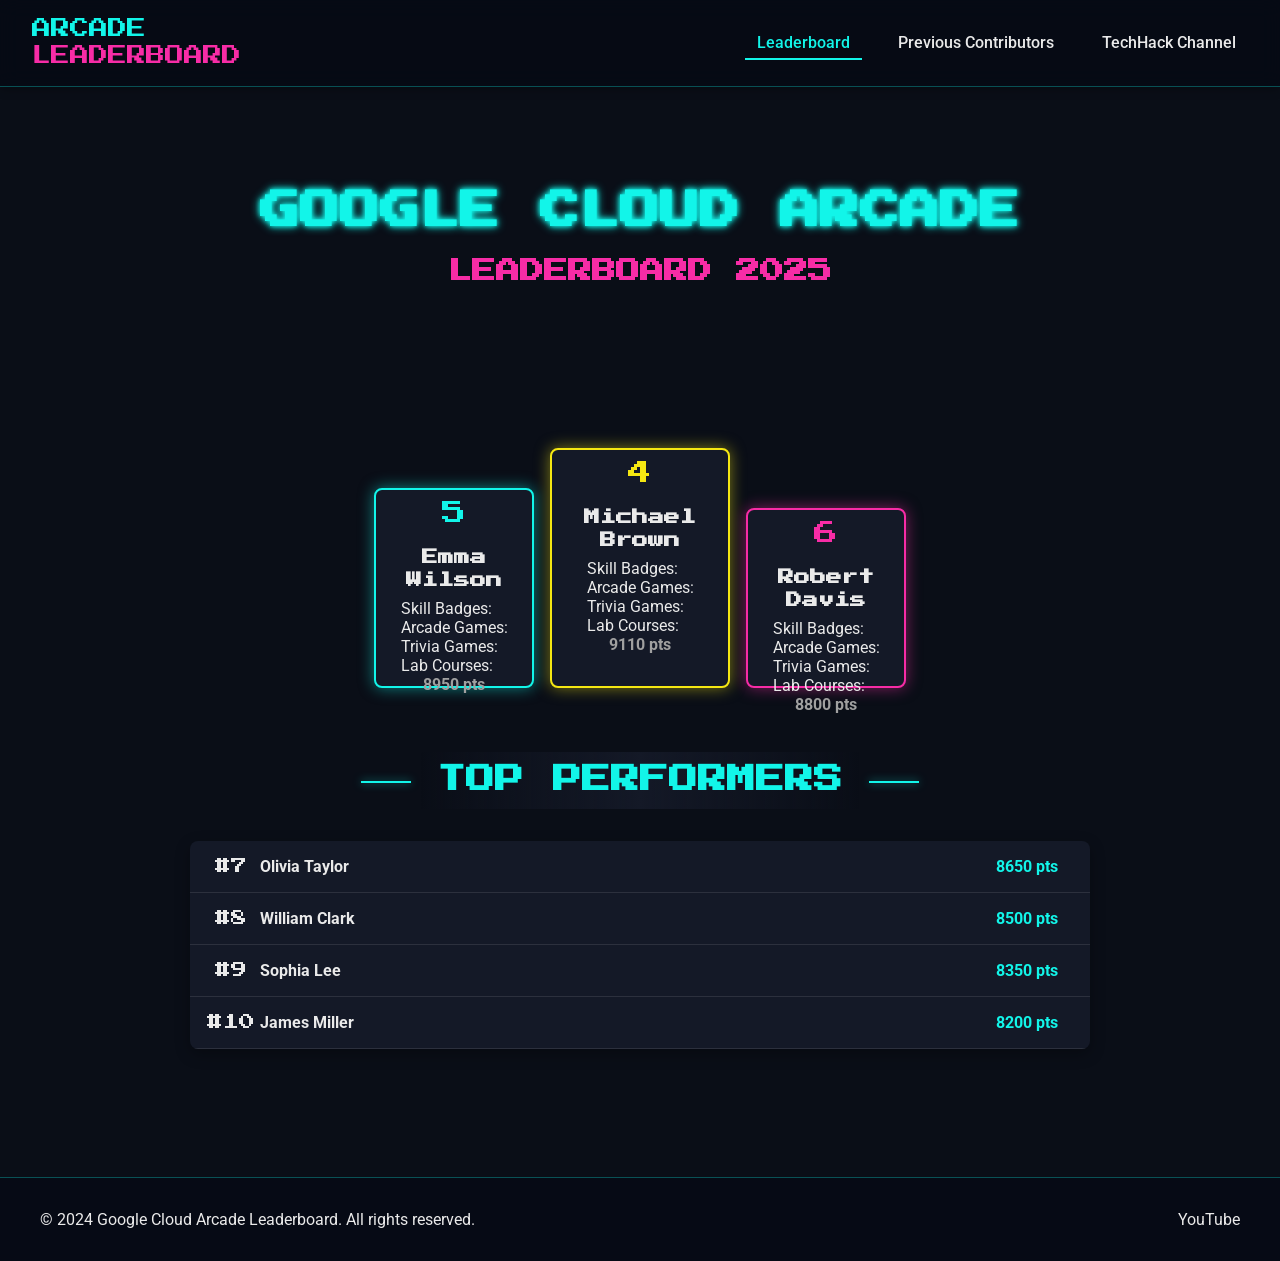
==== index.html @ f45bf72f "given a path to contributors" ====
<!DOCTYPE html>
<html lang="en">
  <head>
    <meta charset="UTF-8" />
    <meta name="viewport" content="width=device-width, initial-scale=1.0" />
    <title>Arcade Leaderboard Hub</title>
    <meta name="description" content="Arcade Leaderboard for Google Cloud Skills Boost" />
    <meta name="author" content="TechHack" />

    <meta property="og:title" content="Arcade Leaderboard Hub" />
    <meta property="og:description" content="Leaderboard showcase for Google Cloud Arcade participants" />
    <meta property="og:type" content="website" />


    <meta name="twitter:card" content="summary_large_image" />
    <meta name="twitter:site" content="@TechHack" />

    
    <!-- Google Fonts -->
    <link rel="preconnect" href="https://fonts.googleapis.com">
    <link rel="preconnect" href="https://fonts.gstatic.com" crossorigin>
    <link href="https://fonts.googleapis.com/css2?family=Press+Start+2P&family=Roboto:wght@300;400;700&display=swap" rel="stylesheet">
    
    <!-- Favicon -->
    <link rel="icon" type="image/x-icon" href="/public/favicon.ico">
    
    <!-- Main Stylesheet -->
    <link rel="stylesheet" href="src/css/style.css">
  </head>

  <body>
    <div class="stars-container">
      <div id="stars"></div>
      <div id="stars2"></div>
      <div id="stars3"></div>
    </div>
    
    <header>
      <nav class="main-nav">
        <div class="logo">
          <span class="logo-text">ARCADE</span>
          <span class="logo-highlight">LEADERBOARD</span>
        </div>
        <ul class="nav-links">
          <li><a href="index.html" class="active">Leaderboard</a></li>
          <li><a href="src/pages/contributors.html">Previous Contributors</a></li>
          <!--<li><a href="src/pages/github.html">GitHub Repos</a></li>-->
          <li><a href="src/pages/youtube.html">TechHack Channel</a></li>
          <!-- <li><a href="src/pages/join.html" class="join-btn">Join Leaderboard</a></li> -->
        </ul>
        <div class="hamburger">
          <span></span>
          <span></span>
          <span></span>
        </div>
      </nav>
    </header>

    <main>
      <section class="hero">
        <h1 class="glowing-text">GOOGLE CLOUD ARCADE</h1>
        <h2 class="subtitle">LEADERBOARD 2025</h2>
      </section>

      <section class="leaderboard-section">
        <div class="podium-container">
          <div class="podium-item place-2">
            <div class="rank">2</div>
            <div class="avatar-container">
              <!-- <img src="src/assets/avatars/avatar2.jpg" alt="Second Place" class="avatar"> -->
            </div>
            <h3></h3>
            <div class="point-breakdown">
              <div class="point-category">Skill Badges: <span></span></div>
              <div class="point-category">Arcade Games: <span></span></div>
              <div class="point-category">Trivia Games: <span></span></div>
              <div class="point-category">Lab Courses: <span></span></div>
            </div>
            <p class="total-points"> pts</p>
          </div>
          <div class="podium-item place-1">
            <div class="rank">1</div>
            <div class="avatar-container">
              <!-- <img src="src/assets/avatars/avatar1.jpg" alt="First Place" class="avatar"> -->
            </div>
            <h3></h3>
            <div class="point-breakdown">
              <div class="point-category">Skill Badges: <span></span></div>
              <div class="point-category">Arcade Games: <span></span></div>
              <div class="point-category">Trivia Games: <span></span></div>
              <div class="point-category">Lab Courses: <span></span></div>
            </div>
            <p class="total-points"> pts</p>
          </div>
          <div class="podium-item place-3">
            <div class="rank">3</div>
            <div class="avatar-container">
              <!-- <img src="src/assets/avatars/avatar3.jpg" alt="Third Place" class="avatar"> -->
            </div>
            <h3></h3>
            <div class="point-breakdown">
              <div class="point-category">Skill Badges: <span></span></div>
              <div class="point-category">Arcade Games: <span></span></div>
              <div class="point-category">Trivia Games: <span></span></div>
              <div class="point-category">Lab Courses: <span></span></div>
            </div>
            <p class="total-points"> pts</p>
          </div>
        </div>

        <div class="leaderboard-container">
          <h2 class="section-title">TOP PERFORMERS</h2>
          <div class="leaderboard">
            <!-- Leaders 4-10 will be dynamically generated via JavaScript -->
          </div>
        </div>
      </section>
    </main>

    <footer>
      <div class="footer-content">
        <p>&copy; 2024 Google Cloud Arcade Leaderboard. All rights reserved.</p>
        <div class="social-links">
          <!-- <a href="https://github.com" target="_blank">GitHub</a>
          <a href="https://linkedin.com" target="_blank">LinkedIn</a> -->
          <a href="https://youtube.com/@codewithtechhack" target="_blank">YouTube</a>
        </div>
      </div>
    </footer>

    <!-- IMPORTANT: DO NOT REMOVE THIS SCRIPT TAG OR THIS VERY COMMENT! -->
    <script src="https://cdn.gpteng.co/gptengineer.js" type="module"></script>
    <script src="src/js/main.js"></script>
    <script src="src/js/animations.js"></script>
    <script src="src/js/leaderboard.js"></script>
  </body>
</html>
---- src/css/style.css ----
/* Base Styles & CSS Reset */
*, *::before, *::after {
  margin: 0;
  padding: 0;
  box-sizing: border-box;
}

:root {
  --purple: #6E2CF4;
  --pink: #F72CA6;
  --blue: #2C62F7;
  --cyan: #12F5E9;
  --green: #36F73C;
  --yellow: #F5E712;
  --bg-dark: #0A0E17;
  --card-bg: #141927;
  --darker-bg: #060A15;
  --text-light: #EAEAEA;
  --text-dim: #A0A0A0;
  --border-glow: 0 0 8px rgba(18, 245, 233, 0.6);
  --text-glow: 0 0 10px rgba(18, 245, 233, 0.8);
}

html {
  font-size: 16px;
  scroll-behavior: smooth;
}

body {
  font-family: 'Roboto', sans-serif;
  background-color: var(--bg-dark);
  color: var(--text-light);
  min-height: 100vh;
  overflow-x: hidden;
  position: relative;
}

/* Stars Animation Background */
.stars-container {
  position: fixed;
  top: 0;
  left: 0;
  width: 100%;
  height: 100%;
  z-index: -1;
  overflow: hidden;
}

#stars, #stars2, #stars3 {
  position: absolute;
  top: 0;
  left: 0;
  width: 100%;
  height: 100%;
}

#stars {
  background: transparent url('../assets/images/stars.png') repeat top center;
  z-index: -3;
  animation: move-twinkle-back 200s linear infinite;
}

#stars2 {
  background: transparent url('../assets/images/stars2.png') repeat top center;
  z-index: -2;
  animation: move-twinkle-back 150s linear infinite;
}

#stars3 {
  background: transparent url('../assets/images/stars3.png') repeat top center;
  z-index: -1;
  animation: move-twinkle-back 100s linear infinite;
}

@keyframes move-twinkle-back {
  from {background-position: 0 0;}
  to {background-position: -10000px 5000px;}
}

/* Typography */
h1, h2, h3, h4 {
  font-family: 'Press Start 2P', cursive;
  margin-bottom: 1rem;
  line-height: 1.4;
}

.glowing-text {
  color: var(--cyan);
  text-shadow: 0 0 5px var(--cyan), 0 0 10px var(--cyan);
  animation: text-pulse 3s infinite;
}

@keyframes text-pulse {
  0%, 100% {
    text-shadow: 0 0 5px var(--cyan), 0 0 10px var(--cyan);
  }
  50% {
    text-shadow: 0 0 10px var(--cyan), 0 0 20px var(--cyan), 0 0 30px var(--cyan);
  }
}

.subtitle {
  color: var(--pink);
  font-size: 1.5rem;
  margin-bottom: 2rem;
}

.section-title {
  position: relative;
  display: inline-block;
  padding: 0.5rem 1rem;
  margin-bottom: 2rem;
  background: linear-gradient(90deg, transparent, var(--card-bg), transparent);
  text-align: center;
  font-size: 1.8rem;
  color: var(--cyan);
}

.section-title::before, .section-title::after {
  content: '';
  position: absolute;
  top: 50%;
  width: 50px;
  height: 2px;
  background: var(--cyan);
  box-shadow: var(--border-glow);
}

.section-title::before {
  left: -60px;
}

.section-title::after {
  right: -60px;
}

/* Layout & Container */
.container {
  max-width: 1200px;
  margin: 0 auto;
  padding: 0 1rem;
}

main {
  padding: 2rem 1rem;
}

section {
  margin-bottom: 4rem;
}

/* Header & Navigation */
header {
  position: sticky;
  top: 0;
  background-color: rgba(6, 10, 21, 0.9);
  backdrop-filter: blur(10px);
  border-bottom: 1px solid rgba(18, 245, 233, 0.3);
  box-shadow: 0 2px 10px rgba(0, 0, 0, 0.3);
  z-index: 100;
}

.main-nav {
  display: flex;
  justify-content: space-between;
  align-items: center;
  padding: 1rem 2rem;
  max-width: 1400px;
  margin: 0 auto;
}

.logo {
  display: flex;
  flex-direction: column;
  font-family: 'Press Start 2P', cursive;
  font-size: 1.2rem;
  line-height: 1.4;
}

.logo-text {
  color: var(--cyan);
}

.logo-highlight {
  color: var(--pink);
}

.nav-links {
  display: flex;
  list-style: none;
  gap: 1.5rem;
}

.nav-links a {
  color: var(--text-light);
  text-decoration: none;
  font-weight: 500;
  padding: 0.5rem 0.75rem;
  border-radius: 4px;
  transition: all 0.3s ease;
  position: relative;
}

.nav-links a::after {
  content: '';
  position: absolute;
  bottom: 0;
  left: 0;
  width: 0;
  height: 2px;
  background-color: var(--cyan);
  transition: width 0.3s ease;
}

.nav-links a:hover::after {
  width: 100%;
}

.nav-links a.active {
  color: var(--cyan);
}

.nav-links a.active::after {
  width: 100%;
}

.join-btn {
  background-color: var(--pink);
  color: white !important;
  padding: 0.5rem 1.5rem !important;
  border-radius: 4px;
  transition: all 0.3s ease;
  box-shadow: 0 0 10px rgba(247, 44, 166, 0.5);
}

.join-btn:hover {
  transform: translateY(-2px);
  box-shadow: 0 0 15px rgba(247, 44, 166, 0.7);
}

.hamburger {
  display: none;
  flex-direction: column;
  gap: 6px;
  cursor: pointer;
}

.hamburger span {
  display: block;
  width: 30px;
  height: 3px;
  background-color: var(--text-light);
  border-radius: 3px;
  transition: all 0.3s ease;
}

/* Hero Section */
.hero {
  text-align: center;
  padding: 4rem 1rem;
  margin-bottom: 2rem;
}

.hero h1 {
  font-size: 2.5rem;
  margin-bottom: 1rem;
}

/* Leaderboard Section */
.leaderboard-section {
  display: flex;
  flex-direction: column;
  align-items: center;
  padding: 2rem 1rem;
}

/* Podium Styles */
.podium-container {
  display: flex;
  justify-content: center;
  align-items: flex-end;
  margin-bottom: 4rem;
  gap: 1rem;
  padding: 0 1rem;
}

.podium-item {
  display: flex;
  flex-direction: column;
  align-items: center;
  padding: 1rem;
  border-radius: 8px;
  background: var(--card-bg);
  box-shadow: 0 5px 15px rgba(0, 0, 0, 0.3);
  transition: all 0.3s ease;
}

.podium-item:hover {
  transform: translateY(-10px);
}

.place-1 {
  height: 240px;
  width: 180px;
  z-index: 3;
  border: 2px solid var(--yellow);
  box-shadow: 0 0 15px rgba(245, 231, 18, 0.5);
}

.place-2 {
  height: 200px;
  width: 160px;
  z-index: 2;
  border: 2px solid var(--cyan);
  box-shadow: 0 0 15px rgba(18, 245, 233, 0.5);
}

.place-3 {
  height: 180px;
  width: 160px;
  z-index: 1;
  border: 2px solid var(--pink);
  box-shadow: 0 0 15px rgba(247, 44, 166, 0.5);
}

.avatar-container {
  position: relative;
  margin-bottom: 1rem;
}

.avatar {
  width: 80px;
  height: 80px;
  border-radius: 50%;
  object-fit: cover;
  border: 3px solid var(--darker-bg);
}

.place-1 .avatar {
  width: 100px;
  height: 100px;
  border-color: var(--yellow);
}

/* Modify the rank display for all items except podium */
.rank {
  position: absolute;
  bottom: -5px;
  right: -5px;
  width: 30px;
  height: 30px;
  border-radius: 50%;
  background-color: var(--bg-dark);
  display: flex;
  align-items: center;
  justify-content: center;
  font-family: 'Press Start 2P', cursive;
  font-size: 0.7rem;
  color: white;
}

/* Simple numbers for podium ranks */
.place-1 .rank, .place-2 .rank, .place-3 .rank {
  background-color: transparent;
  border-radius: 0;
  width: auto;
  height: auto;
  position: static;
  margin-top: -5px;
  margin-bottom: 5px;
  font-size: 1.5rem;
  display: block;
  text-align: center;
}

.place-1 .rank {
  color: var(--yellow);
}

.place-2 .rank {
  color: var(--cyan);
}

.place-3 .rank {
  color: var(--pink);
}

.podium-item h3 {
  font-size: 1rem;
  margin-bottom: 0.5rem;
  text-align: center;
}

.podium-item p {
  color: var(--text-dim);
  font-weight: bold;
}

/* Leaderboard Table */
.leaderboard-container {
  width: 100%;
  max-width: 900px;
  display: flex;
  flex-direction: column;
  align-items: center;
}

.leaderboard {
  width: 100%;
  background: var(--card-bg);
  border-radius: 8px;
  overflow: hidden;
  box-shadow: 0 5px 15px rgba(0, 0, 0, 0.3);
}

.leaderboard-item {
  display: flex;
  align-items: center;
  padding: 1rem;
  border-bottom: 1px solid rgba(255, 255, 255, 0.1);
  transition: all 0.3s ease;
}

.leaderboard-item:hover {
  background-color: rgba(18, 245, 233, 0.1);
}

.leaderboard-rank {
  font-family: 'Press Start 2P', cursive;
  width: 50px;
  text-align: center;
  font-size: 1rem;
}

.leaderboard-info {
  display: flex;
  align-items: center;
  flex: 1;
}

.leaderboard-avatar {
  width: 50px;
  height: 50px;
  border-radius: 50%;
  margin-right: 1rem;
  object-fit: cover;
}

.leaderboard-name {
  font-weight: bold;
  flex: 1;
}

.leaderboard-score {
  padding-right: 1rem;
  color: var(--cyan);
  font-weight: bold;
}

/* Footer */
footer {
  background-color: var(--darker-bg);
  padding: 2rem;
  border-top: 1px solid rgba(18, 245, 233, 0.3);
}

.footer-content {
  max-width: 1200px;
  margin: 0 auto;
  display: flex;
  justify-content: space-between;
  align-items: center;
  flex-wrap: wrap;
  gap: 1rem;
}

.social-links {
  display: flex;
  gap: 1rem;
}

.social-links a {
  color: var(--text-light);
  text-decoration: none;
  transition: color 0.3s ease;
}

.social-links a:hover {
  color: var(--cyan);
}

/* Responsive Design */
@media (max-width: 768px) {
  .main-nav {
    padding: 1rem;
  }
  
  .hamburger {
    display: flex;
  }
  
  .nav-links {
    position: fixed;
    flex-direction: column;
    top: 70px;
    right: -100%;
    width: 70%;
    height: calc(100% - 70px);
    background-color: var(--darker-bg);
    padding: 2rem;
    transition: all 0.5s ease;
    opacity: 0;
    z-index: 1000;
    gap: 2rem;
  }
  
  .nav-links.active {
    right: 0;
    opacity: 1;
  }
  
  .hero h1 {
    font-size: 1.8rem;
  }
  
  .subtitle {
    font-size: 1.2rem;
  }
  
  .podium-container {
    flex-direction: column;
    align-items: center;
    margin-bottom: 2rem;
  }
  
  .podium-item {
    width: 80%;
    height: auto;
    margin-bottom: 1rem;
  }
  
  .place-1, .place-2, .place-3 {
    order: 0;
  }
  
  .place-1 {
    order: -1;
  }
  
  .footer-content {
    flex-direction: column;
    text-align: center;
  }
}

@media (min-width: 769px) and (max-width: 1024px) {
  .podium-item {
    width: 140px;
  }
  
  .place-1 {
    width: 160px;
  }
}
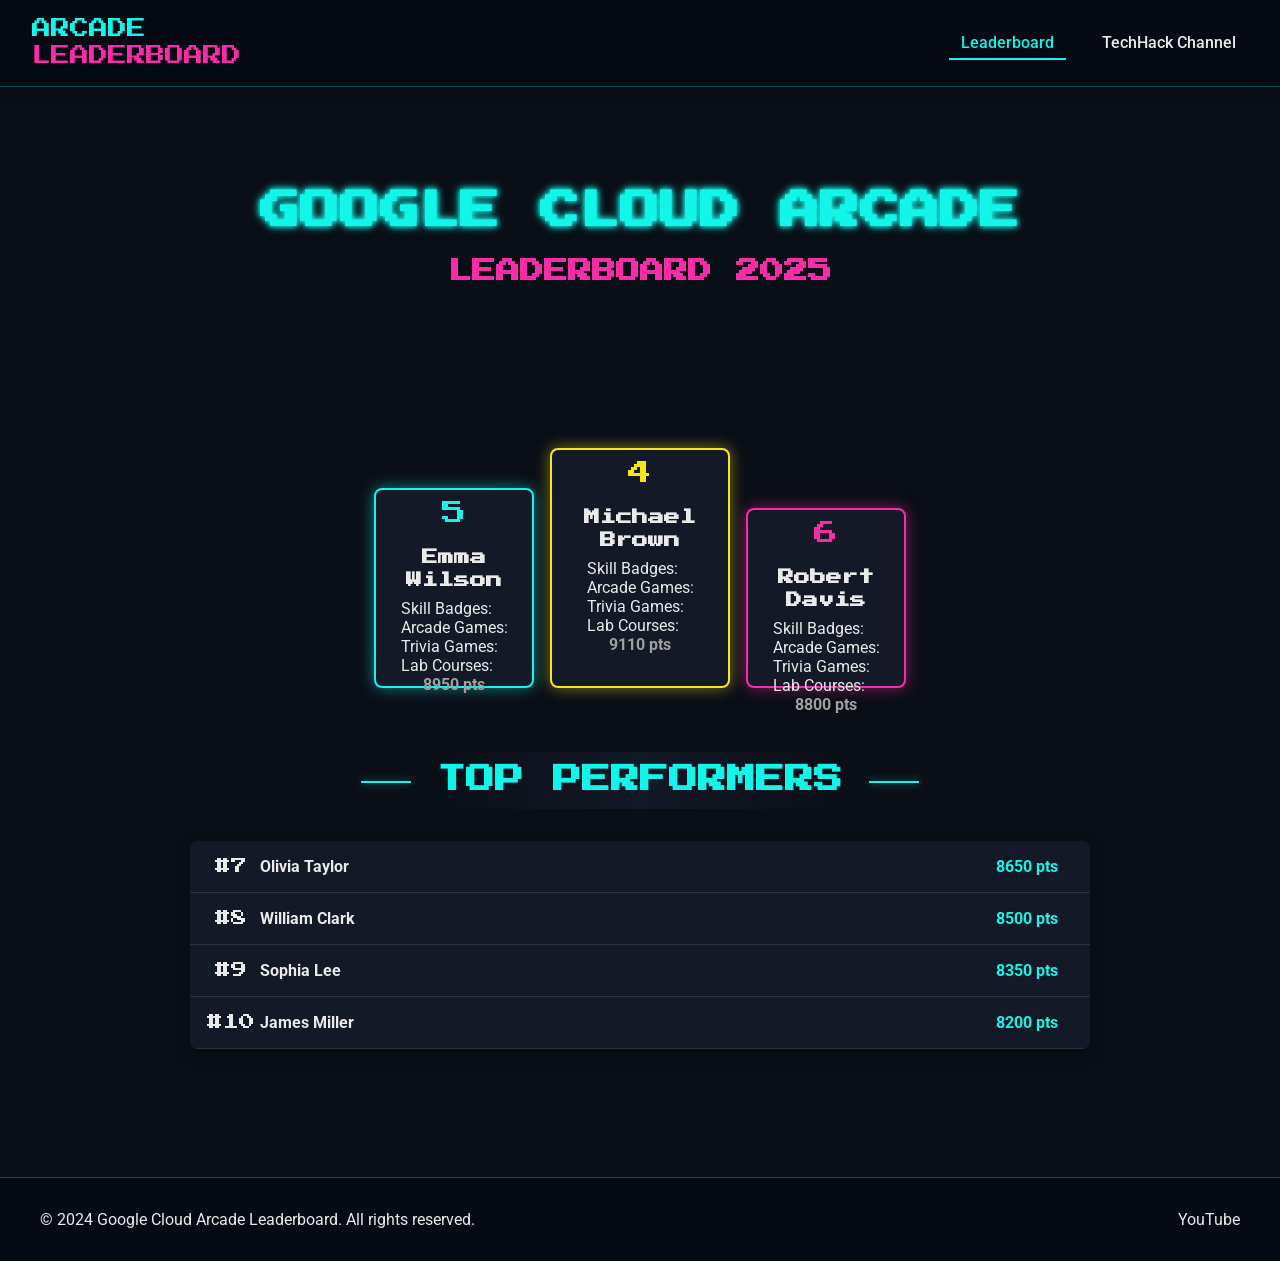
==== commit 1ea4b2d0: "Revert "Feature/add contributors page"" ====
--- a/index.html
+++ b/index.html
@@ -22,9 +22,6 @@
     <link rel="preconnect" href="https://fonts.gstatic.com" crossorigin>
     <link href="https://fonts.googleapis.com/css2?family=Press+Start+2P&family=Roboto:wght@300;400;700&display=swap" rel="stylesheet">
     
-    <!-- Favicon -->
-    <link rel="icon" type="image/x-icon" href="/public/favicon.ico">
-    
     <!-- Main Stylesheet -->
     <link rel="stylesheet" href="src/css/style.css">
   </head>
@@ -44,8 +41,10 @@
         </div>
         <ul class="nav-links">
           <li><a href="index.html" class="active">Leaderboard</a></li>
+          <!-- Disabled routes
           <li><a href="src/pages/contributors.html">Previous Contributors</a></li>
-          <!--<li><a href="src/pages/github.html">GitHub Repos</a></li>-->
+          <li><a href="src/pages/github.html">GitHub Repos</a></li>
+          -->
           <li><a href="src/pages/youtube.html">TechHack Channel</a></li>
           <!-- <li><a href="src/pages/join.html" class="join-btn">Join Leaderboard</a></li> -->
         </ul>
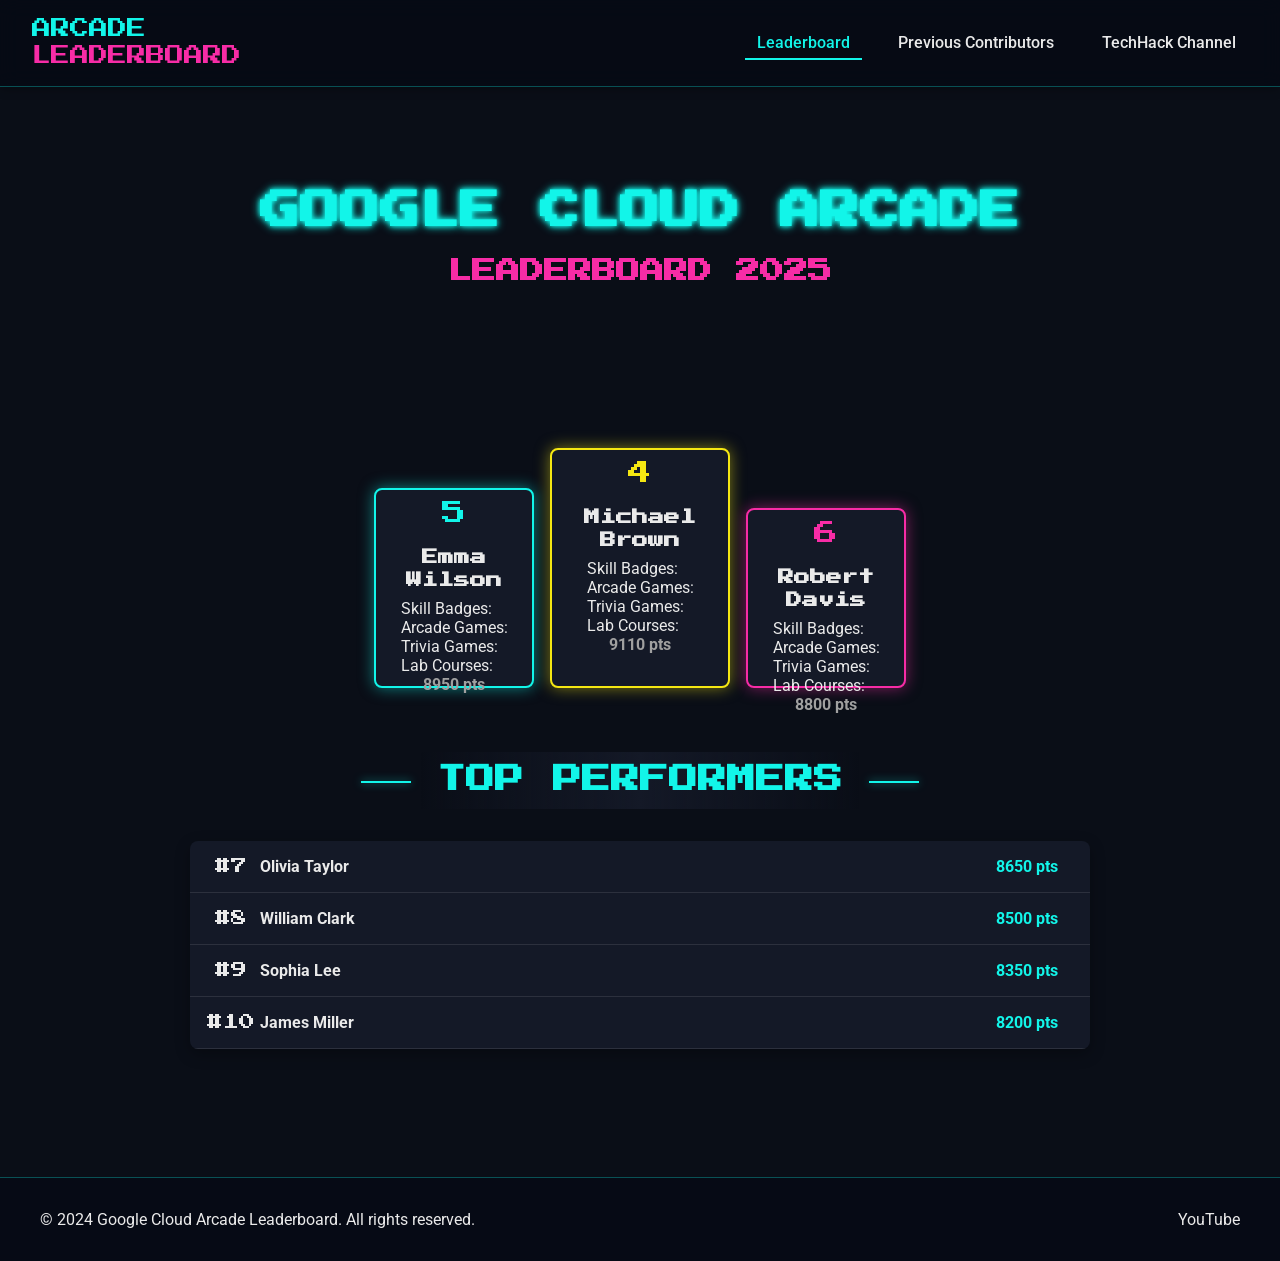
==== commit c807f4da: "add new favicon" ====
--- a/index.html
+++ b/index.html
@@ -22,6 +22,9 @@
     <link rel="preconnect" href="https://fonts.gstatic.com" crossorigin>
     <link href="https://fonts.googleapis.com/css2?family=Press+Start+2P&family=Roboto:wght@300;400;700&display=swap" rel="stylesheet">
     
+    <!-- Favicon -->
+    <link rel="icon" type="image/x-icon" href="/public/Google Cloud Arcade.ico">
+    
     <!-- Main Stylesheet -->
     <link rel="stylesheet" href="src/css/style.css">
   </head>
@@ -41,10 +44,8 @@
         </div>
         <ul class="nav-links">
           <li><a href="index.html" class="active">Leaderboard</a></li>
-          <!-- Disabled routes
           <li><a href="src/pages/contributors.html">Previous Contributors</a></li>
-          <li><a href="src/pages/github.html">GitHub Repos</a></li>
-          -->
+          <!--<li><a href="src/pages/github.html">GitHub Repos</a></li>-->
           <li><a href="src/pages/youtube.html">TechHack Channel</a></li>
           <!-- <li><a href="src/pages/join.html" class="join-btn">Join Leaderboard</a></li> -->
         </ul>
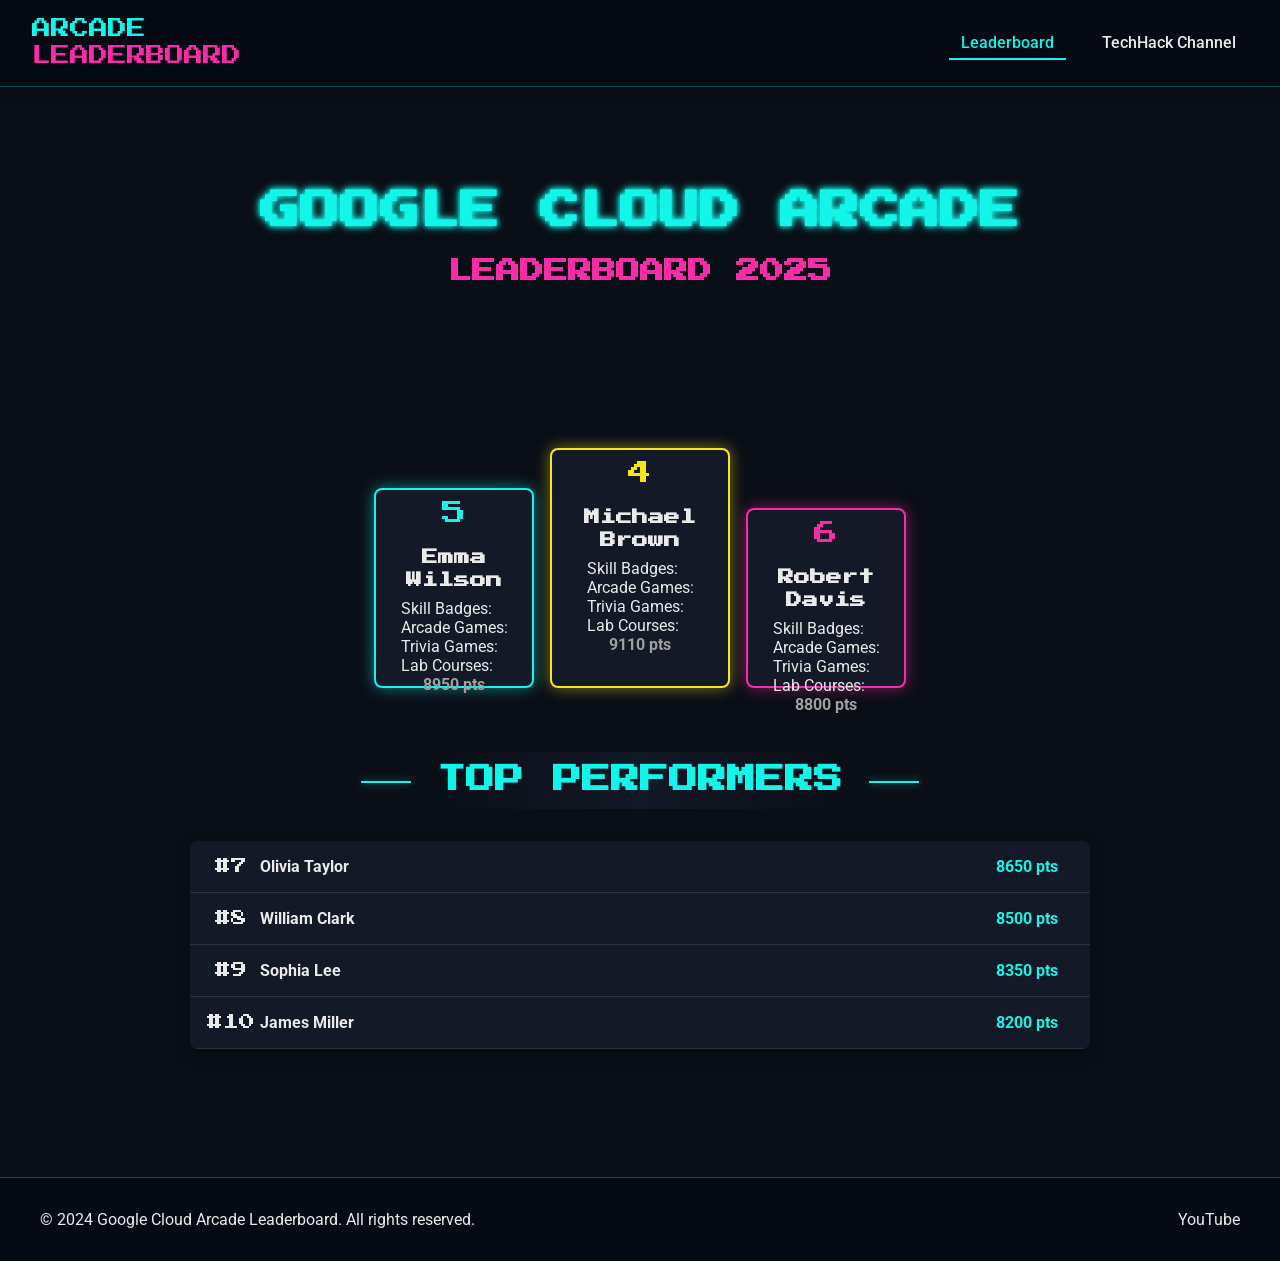
==== commit 8b137368: "Favicon added into html.index file" ====
--- a/index.html
+++ b/index.html
@@ -16,14 +16,14 @@
     <meta name="twitter:card" content="summary_large_image" />
     <meta name="twitter:site" content="@TechHack" />
 
+    <!-- Google Fonts -->
+     <link rel="stylesheet" href="/favicon.ico">
+
     
     <!-- Google Fonts -->
     <link rel="preconnect" href="https://fonts.googleapis.com">
     <link rel="preconnect" href="https://fonts.gstatic.com" crossorigin>
     <link href="https://fonts.googleapis.com/css2?family=Press+Start+2P&family=Roboto:wght@300;400;700&display=swap" rel="stylesheet">
-    
-    <!-- Favicon -->
-    <link rel="icon" type="image/x-icon" href="/public/Google Cloud Arcade.ico">
     
     <!-- Main Stylesheet -->
     <link rel="stylesheet" href="src/css/style.css">
@@ -44,8 +44,10 @@
         </div>
         <ul class="nav-links">
           <li><a href="index.html" class="active">Leaderboard</a></li>
+          <!-- Disabled routes
           <li><a href="src/pages/contributors.html">Previous Contributors</a></li>
-          <!--<li><a href="src/pages/github.html">GitHub Repos</a></li>-->
+          <li><a href="src/pages/github.html">GitHub Repos</a></li>
+          -->
           <li><a href="src/pages/youtube.html">TechHack Channel</a></li>
           <!-- <li><a href="src/pages/join.html" class="join-btn">Join Leaderboard</a></li> -->
         </ul>
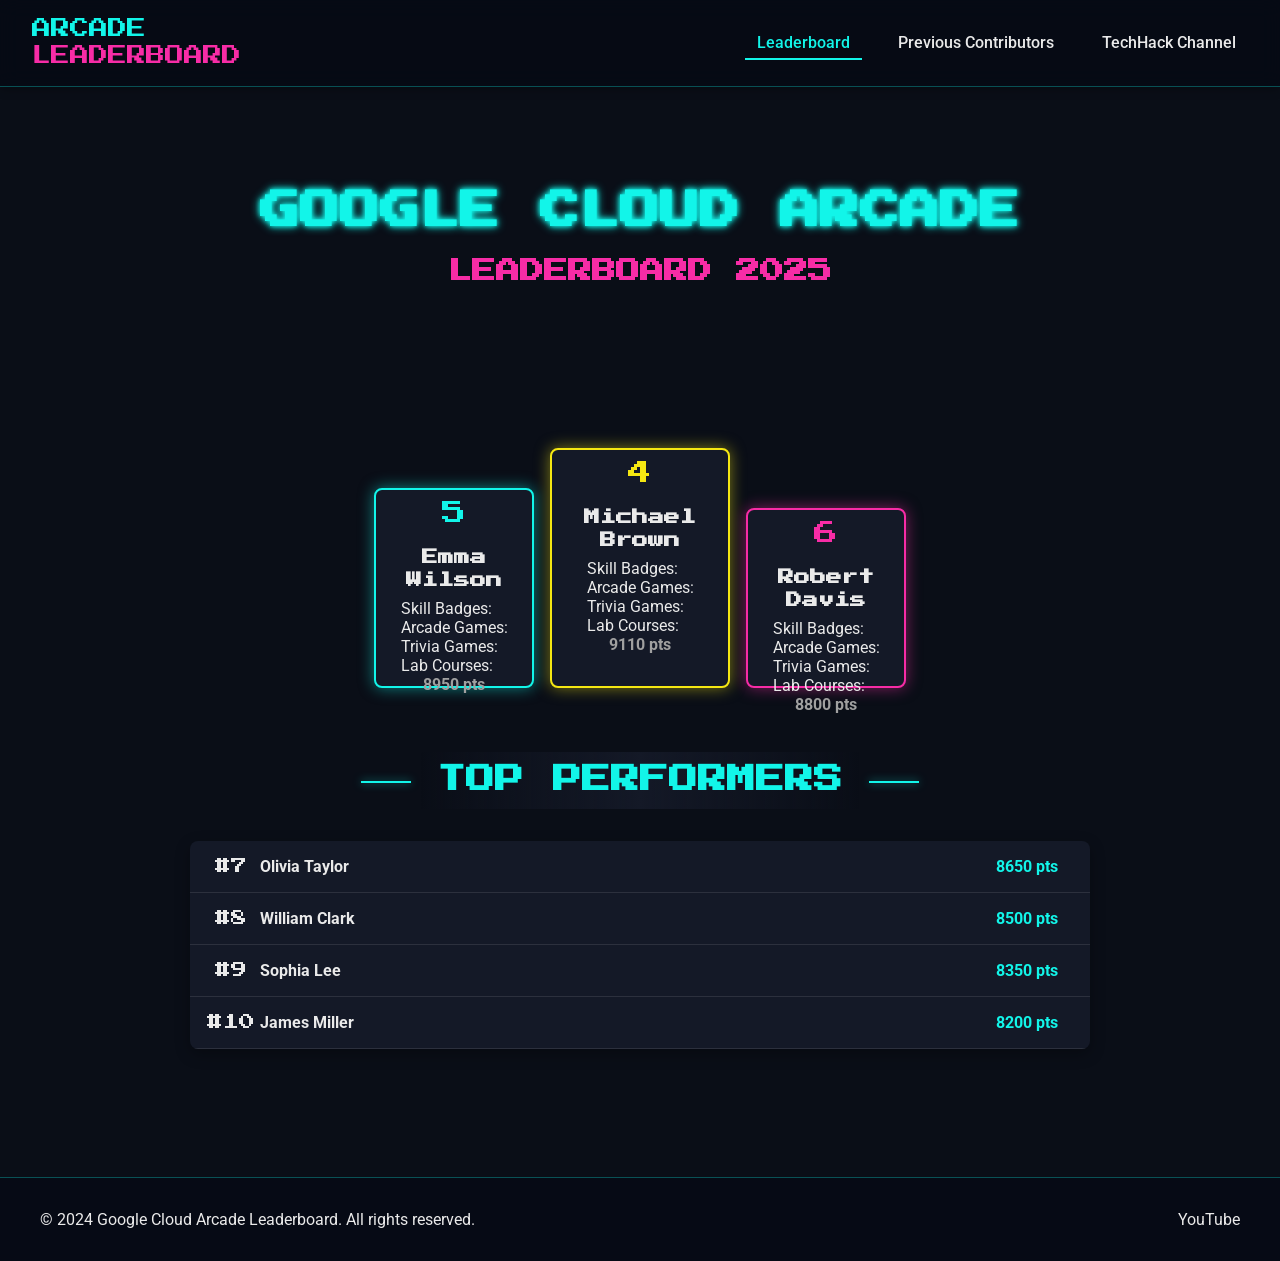
==== commit 43d7df2f: "Merge branch 'main' into favicon-added-into-index.html" ====
--- a/index.html
+++ b/index.html
@@ -16,7 +16,7 @@
     <meta name="twitter:card" content="summary_large_image" />
     <meta name="twitter:site" content="@TechHack" />
 
-    <!-- Google Fonts -->
+    <!-- Favicon -->
      <link rel="stylesheet" href="/favicon.ico">
 
     
@@ -24,6 +24,9 @@
     <link rel="preconnect" href="https://fonts.googleapis.com">
     <link rel="preconnect" href="https://fonts.gstatic.com" crossorigin>
     <link href="https://fonts.googleapis.com/css2?family=Press+Start+2P&family=Roboto:wght@300;400;700&display=swap" rel="stylesheet">
+    
+    <!-- Favicon -->
+    <link rel="icon" type="image/x-icon" href="/public/favicon.ico">
     
     <!-- Main Stylesheet -->
     <link rel="stylesheet" href="src/css/style.css">
@@ -44,10 +47,8 @@
         </div>
         <ul class="nav-links">
           <li><a href="index.html" class="active">Leaderboard</a></li>
-          <!-- Disabled routes
           <li><a href="src/pages/contributors.html">Previous Contributors</a></li>
-          <li><a href="src/pages/github.html">GitHub Repos</a></li>
-          -->
+          <!--<li><a href="src/pages/github.html">GitHub Repos</a></li>-->
           <li><a href="src/pages/youtube.html">TechHack Channel</a></li>
           <!-- <li><a href="src/pages/join.html" class="join-btn">Join Leaderboard</a></li> -->
         </ul>
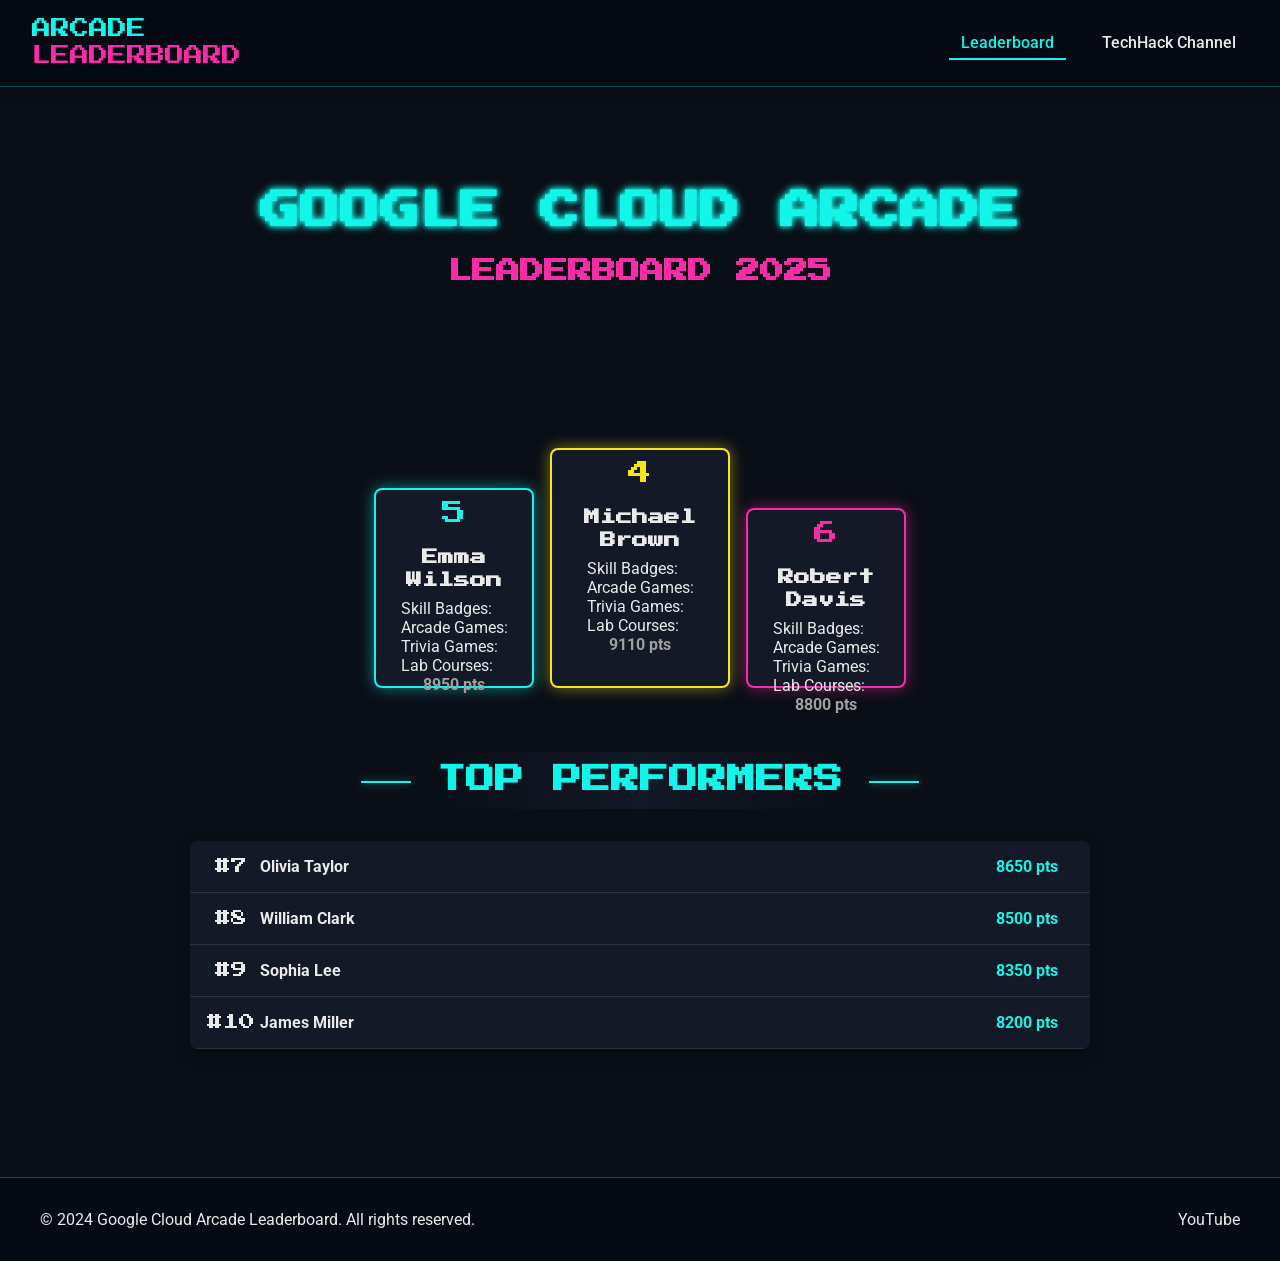
==== commit bf5240a3: "Merge pull request #12 from TechHack3/revert-10-feature/add-contributors-page Revert "Feature/add co" ====
--- a/index.html
+++ b/index.html
@@ -16,17 +16,11 @@
     <meta name="twitter:card" content="summary_large_image" />
     <meta name="twitter:site" content="@TechHack" />
 
-    <!-- Favicon -->
-     <link rel="stylesheet" href="/favicon.ico">
-
     
     <!-- Google Fonts -->
     <link rel="preconnect" href="https://fonts.googleapis.com">
     <link rel="preconnect" href="https://fonts.gstatic.com" crossorigin>
     <link href="https://fonts.googleapis.com/css2?family=Press+Start+2P&family=Roboto:wght@300;400;700&display=swap" rel="stylesheet">
-    
-    <!-- Favicon -->
-    <link rel="icon" type="image/x-icon" href="/public/favicon.ico">
     
     <!-- Main Stylesheet -->
     <link rel="stylesheet" href="src/css/style.css">
@@ -47,8 +41,10 @@
         </div>
         <ul class="nav-links">
           <li><a href="index.html" class="active">Leaderboard</a></li>
+          <!-- Disabled routes
           <li><a href="src/pages/contributors.html">Previous Contributors</a></li>
-          <!--<li><a href="src/pages/github.html">GitHub Repos</a></li>-->
+          <li><a href="src/pages/github.html">GitHub Repos</a></li>
+          -->
           <li><a href="src/pages/youtube.html">TechHack Channel</a></li>
           <!-- <li><a href="src/pages/join.html" class="join-btn">Join Leaderboard</a></li> -->
         </ul>
